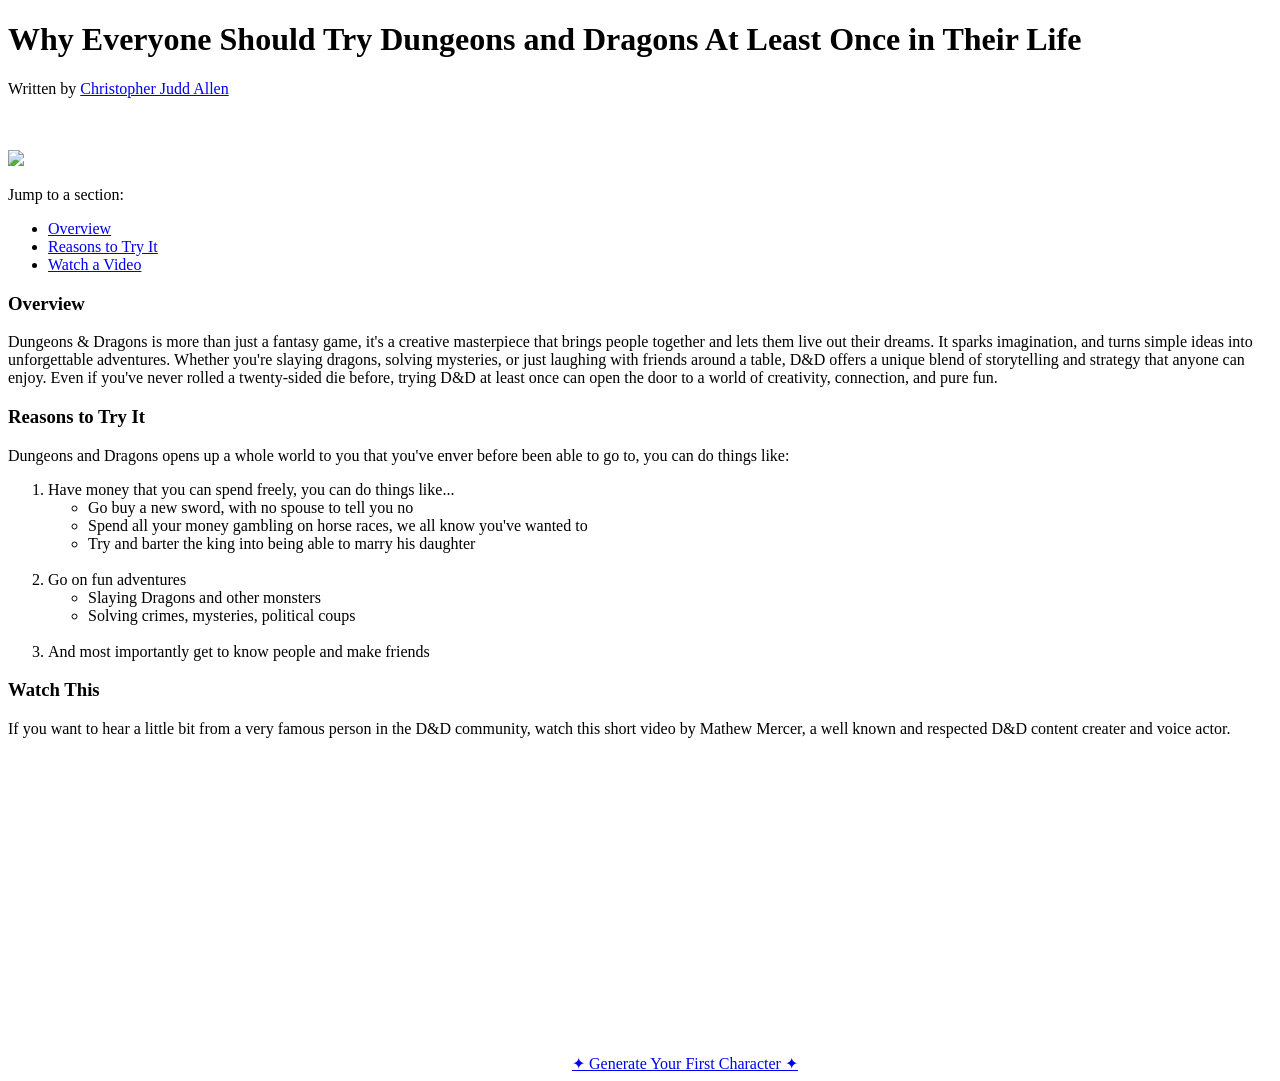
==== Index.html @ 31977609 "Add files via upload" ====
<!DOCTYPE html>
<html lang="en">
<head>
    <meta charset="UTF-8">
    <meta name="viewport" content="width=device-width, initial-scale=1.0">
    <title>Index</title>
    <link rel="stylesheet" href="Styles/Indexstyles.css"/>
</head>
<body>
    <div class="page-wrapper">
    <H1 class="titulo">Why Everyone Should Try Dungeons and Dragons At Least Once in Their Life</H1>
    <p>Written by <a href="Html/resume.html">Christopher Judd Allen</a></p>
<Br><Br>
    <img src="Images/DNDCOVERPAGE.avif">
    <p>Jump to a section:</p>
<ul>
  <li><a href="#overview">Overview</a></li>
  <li><a href="#reasons">Reasons to Try It</a></li>
  <li><a href="#video">Watch a Video</a></li>
</ul>
    <!-- List of Reasons Why -->
     <div class="overview-block">
  <h3 id="overview">Overview</h3>
    </div>
     <p>Dungeons & Dragons is more than just a fantasy game, it's a creative masterpiece that brings people together 
        and lets them live out their dreams. 
    It sparks imagination, and turns simple ideas into unforgettable adventures. Whether you're slaying dragons, 
    solving mysteries, or just laughing with friends around a table, D&D offers a unique blend of storytelling 
    and strategy that anyone can enjoy. Even if you've never rolled a twenty-sided die before, trying D&D at least once 
    can open the door to a world of creativity, connection, and pure fun.<p>

<h3 id="reasons">Reasons to Try It</h3>
    <p>Dungeons and Dragons opens up a whole world to you that you've enver before been able to go to, you can do things like:</p>
<ol>
    <li>Have money that you can spend freely, you can do things like...
        <ul>
            <li>Go buy a new sword, with no spouse to tell you no</li>
            <li>Spend all your money gambling on horse races, we all know you've wanted to</li>
            <li>Try and barter the king into being able to marry his daughter</li>
        </ul>
    </li>
<Br>
    <li>Go on fun adventures
        <ul>
            <li>Slaying Dragons and other monsters</li>
            <li>Solving crimes, mysteries, political coups</li>
        </ul>
    </li>
<Br>
    <li>And most importantly get to know people and make friends</li>
</ol>
<div class="video-block">
<h3 id="video">Watch This</h3>
</div>
</p>If you want to hear a little bit from a very famous person in the D&D community, watch this short video by Mathew Mercer,
 a well known and respected D&D content creater and voice actor.</p>
    <iframe width="560" height="315" 
        src="https://youtu.be/62reOLiy2Lw?si=tG7GXtUn4AiL2jMy" 
        title="YouTube video player" 
        frameborder="0" 
        allow="accelerometer; autoplay; clipboard-write; encrypted-media; gyroscope; picture-in-picture" 
        allowfullscreen>
</iframe>
<a href="Html/AI Character Gen.html">✦ Generate Your First Character ✦</a>
</div>
</body>

</html>
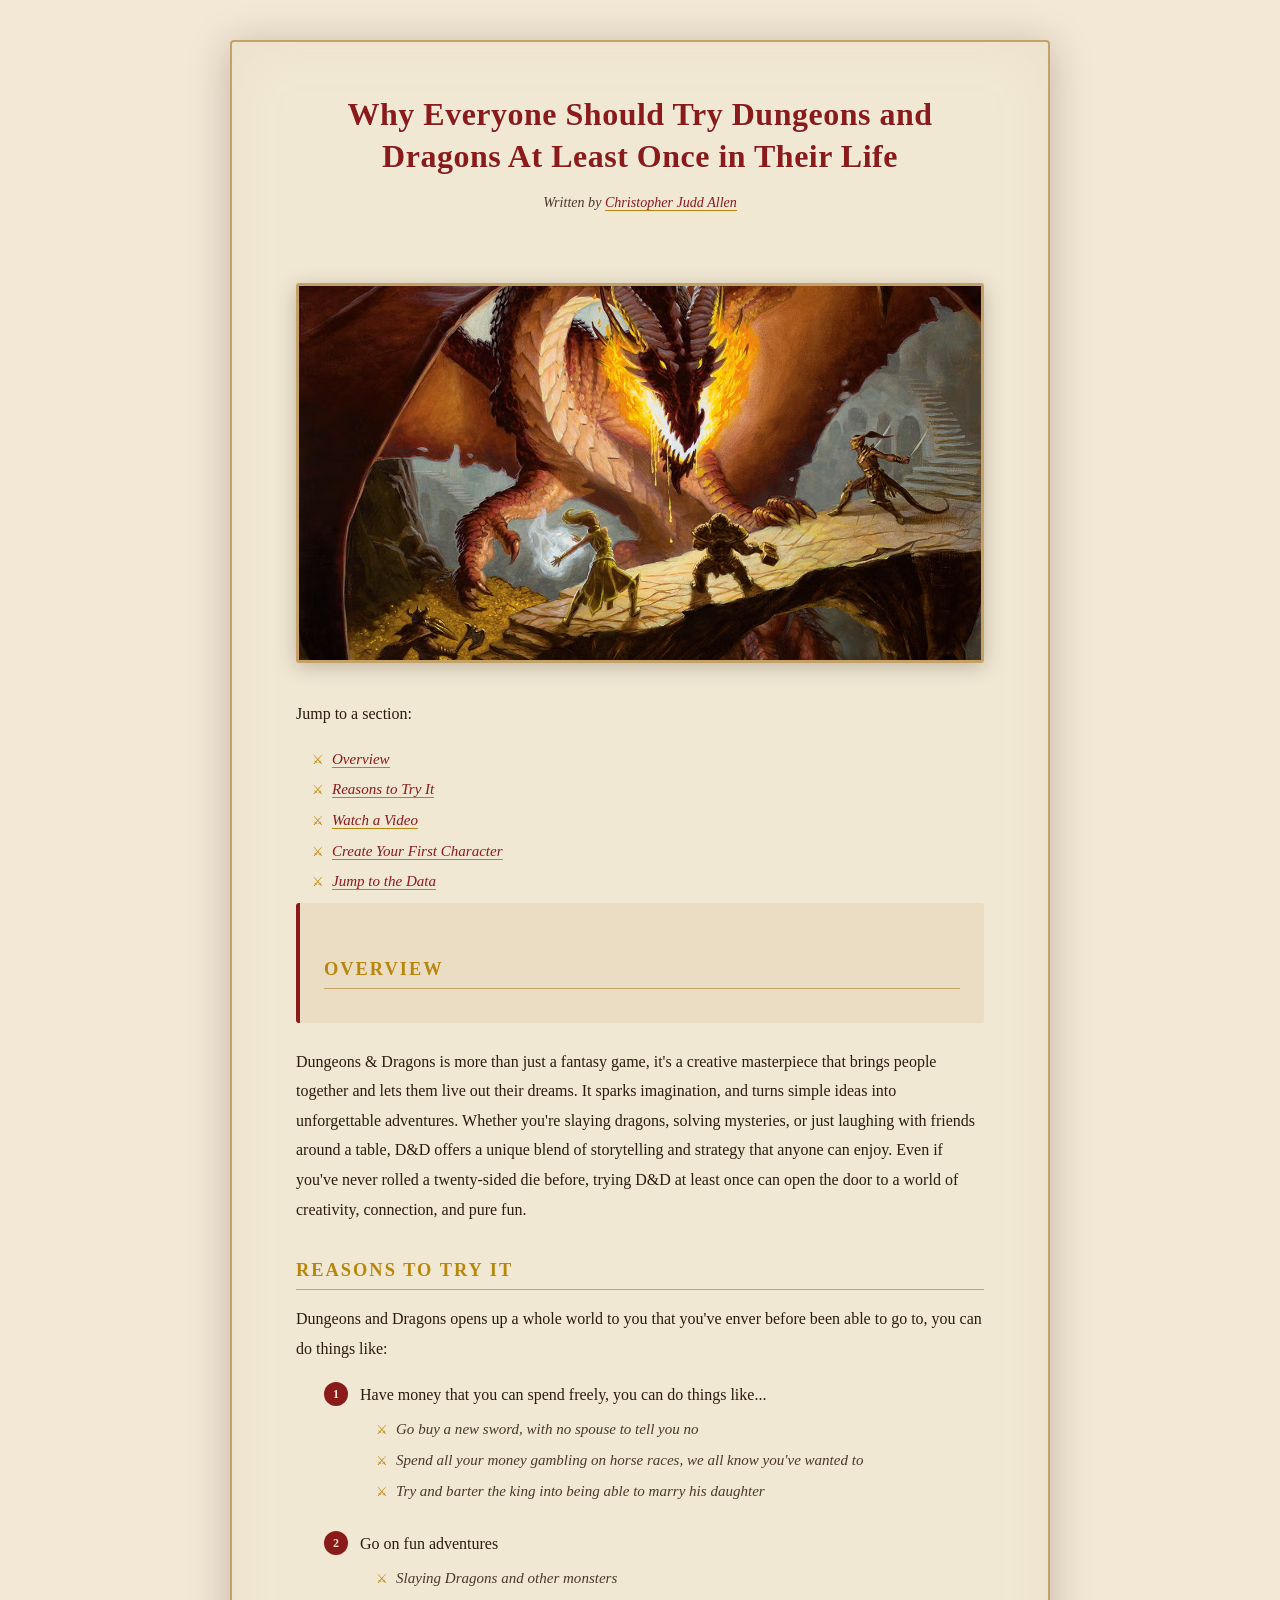
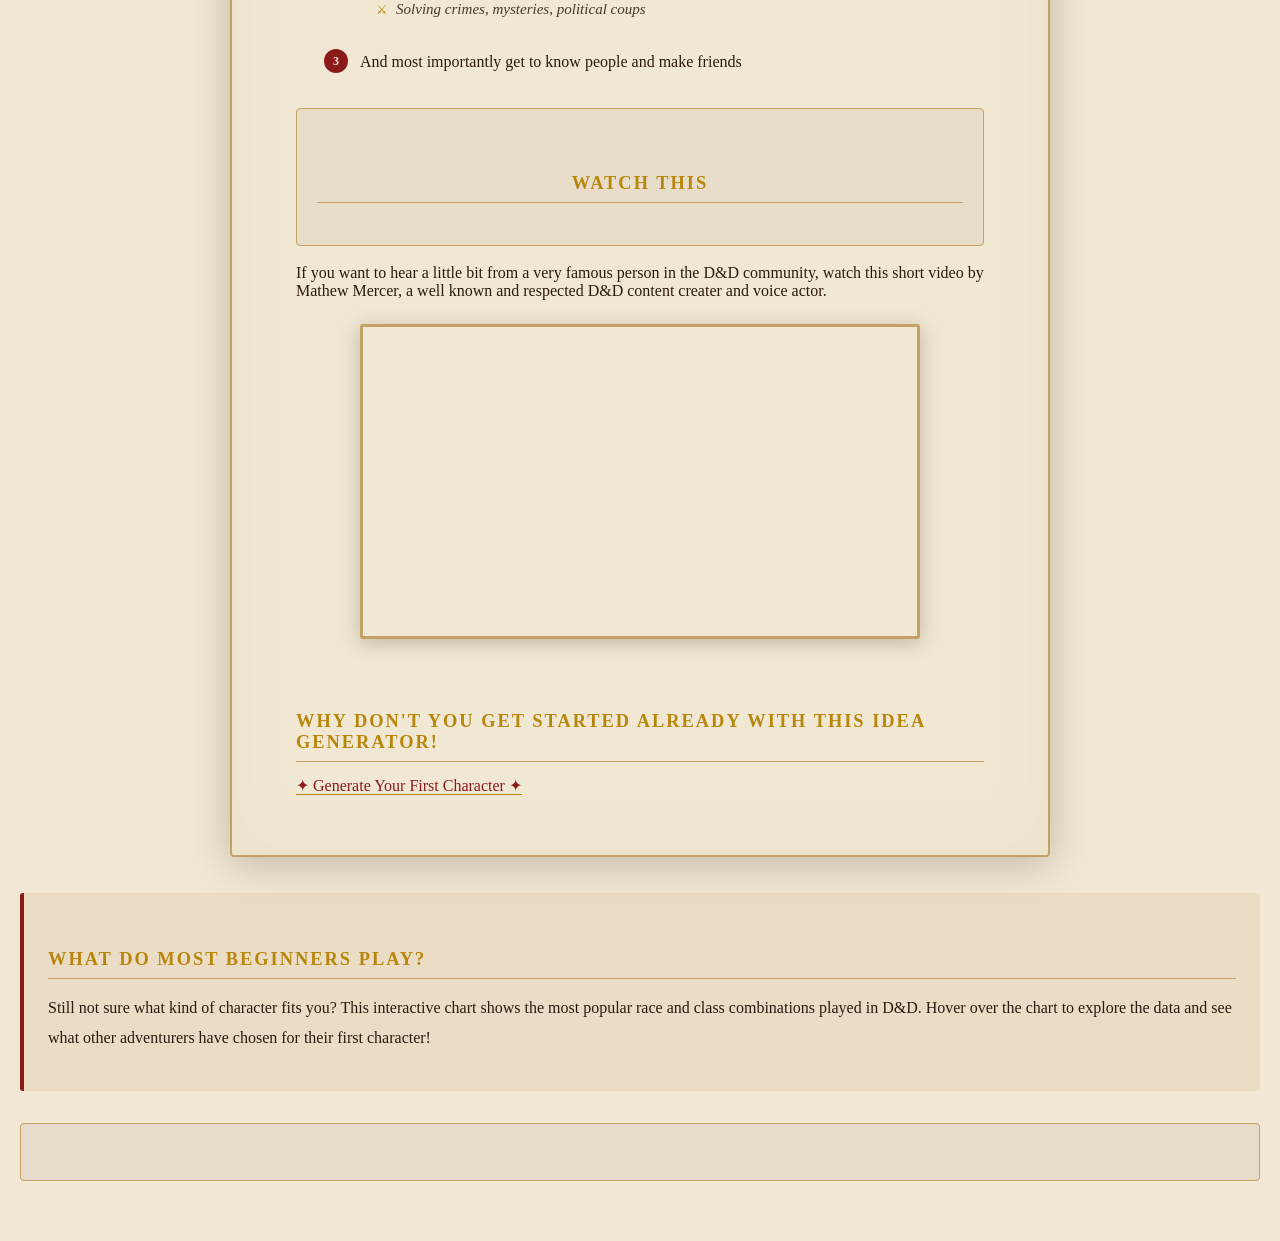
==== commit 42ef1d43: "Add files via upload" ====
--- a/Index.html
+++ b/Index.html
@@ -17,6 +17,8 @@
   <li><a href="#overview">Overview</a></li>
   <li><a href="#reasons">Reasons to Try It</a></li>
   <li><a href="#video">Watch a Video</a></li>
+  <li><a href="#getstarted">Create Your First Character</a></li>
+  <li><a href="#data">Jump to the Data</a></li>
 </ul>
     <!-- List of Reasons Why -->
      <div class="overview-block">
@@ -54,15 +56,32 @@
 </div>
 </p>If you want to hear a little bit from a very famous person in the D&D community, watch this short video by Mathew Mercer,
  a well known and respected D&D content creater and voice actor.</p>
-    <iframe width="560" height="315" 
-        src="https://youtu.be/62reOLiy2Lw?si=tG7GXtUn4AiL2jMy" 
-        title="YouTube video player" 
-        frameborder="0" 
-        allow="accelerometer; autoplay; clipboard-write; encrypted-media; gyroscope; picture-in-picture" 
-        allowfullscreen>
+    <iframe width="560" height="315"
+  src="https://www.youtube.com/embed/62reOLiy2Lw"
+  title="YouTube video player"
+  frameborder="0"
+  allow="accelerometer; autoplay; clipboard-write; encrypted-media; gyroscope; picture-in-picture"
+  allowfullscreen>
 </iframe>
-<a href="Html/AI Character Gen.html">✦ Generate Your First Character ✦</a>
+<Br><Br>
+    <h3 id="getstarted">Why don't you get started already with this idea generator!</h3>
+    <a href="Html/AI Character Gen.html">✦ Generate Your First Character ✦</a>
 </div>
+<br> <br>
+<!-- ── Tableau Section ── -->
+<div class="overview-block">
+  <h3 id="data">What Do Most Beginners Play?</h3>
+  <p>Still not sure what kind of character fits you? This interactive chart shows
+  the most popular race and class combinations played in D&D. Hover over the chart
+  to explore the data and see what other adventurers have chosen for their first
+  character!</p>
+</div>
+
+<div class="video-block">
+  <!-- PASTE YOUR TABLEAU EMBED CODE RIGHT HERE -->
+<div class='tableauPlaceholder' id='viz1776305969708' style='position: relative'><noscript><a href='#'><img alt='Dungeons and Dragons Analysis ' src='https:&#47;&#47;public.tableau.com&#47;static&#47;images&#47;Du&#47;DungeonsDragons&#47;DungeonsandDragonsAnalysis&#47;1_rss.png' style='border: none' /></a></noscript><object class='tableauViz'  style='display:none;'><param name='host_url' value='https%3A%2F%2Fpublic.tableau.com%2F' /> <param name='embed_code_version' value='3' /> <param name='site_root' value='' /><param name='name' value='DungeonsDragons&#47;DungeonsandDragonsAnalysis' /><param name='tabs' value='no' /><param name='toolbar' value='yes' /><param name='static_image' value='https:&#47;&#47;public.tableau.com&#47;static&#47;images&#47;Du&#47;DungeonsDragons&#47;DungeonsandDragonsAnalysis&#47;1.png' /> <param name='animate_transition' value='yes' /><param name='display_static_image' value='yes' /><param name='display_spinner' value='yes' /><param name='display_overlay' value='yes' /><param name='display_count' value='yes' /><param name='language' value='en-US' /></object></div>                <script type='text/javascript'>                    var divElement = document.getElementById('viz1776305969708');                    var vizElement = divElement.getElementsByTagName('object')[0];                    if ( divElement.offsetWidth > 800 ) { vizElement.style.width='100%';vizElement.style.maxWidth='1550px';vizElement.style.height=(divElement.offsetWidth*0.75)+'px';vizElement.style.maxHeight='887px';} else if ( divElement.offsetWidth > 500 ) { vizElement.style.width='100%';vizElement.style.maxWidth='1550px';vizElement.style.height=(divElement.offsetWidth*0.75)+'px';vizElement.style.maxHeight='887px';} else { vizElement.style.width='100%';vizElement.style.height='1327px';}                     var scriptElement = document.createElement('script');                    scriptElement.src = 'https://public.tableau.com/javascripts/api/viz_v1.js';                    vizElement.parentNode.insertBefore(scriptElement, vizElement);                </script>
+</div>
+
 </body>
 
 </html>
--- a/Styles/Indexstyles.css
+++ b/Styles/Indexstyles.css
@@ -0,0 +1,229 @@
+/* ── Fonts ── */
+@import url('https://fonts.googleapis.com/css2?family=MedievalSharp&family=Cinzel:wght@400;600;700&family=Lora:ital,wght@0,400;0,500;1,400&display=swap');
+
+/* ── Reset ── */
+*, *::before, *::after {
+  box-sizing: border-box;
+  margin: 0;
+  padding: 0;
+}
+
+/* ── Root Variables ── */
+:root {
+  --ink:        #2c1a0e;
+  --ink-light:  #4a3728;
+  --gold:       #b8860b;
+  --gold-light: #d4a017;
+  --red:        #8b1a1a;
+  --parchment:  #f2e8d5;
+  --parchment2: #e8d5b0;
+  --border:     #c4a265;
+  --shadow:     rgba(44, 26, 14, 0.25);
+}
+
+/* ── Body ── */
+body {
+  font-family: 'Lora', Georgia, serif;
+  background-color: var(--parchment);
+  background-image: url('parchment-background.svg');
+  background-size: cover;
+  background-attachment: fixed;
+  color: var(--ink);
+  min-height: 100vh;
+  padding: 40px 20px 60px;
+}
+
+/* ── Page wrapper ── */
+.page-wrapper {
+  max-width: 820px;
+  margin: 0 auto;
+  background: rgba(242, 232, 213, 0.82);
+  border: 2px solid var(--border);
+  border-radius: 4px;
+  box-shadow: 0 6px 40px var(--shadow), inset 0 0 60px rgba(180,140,80,0.08);
+  padding: 52px 64px 60px;
+}
+
+/* ── Main Title ── */
+.titulo {
+  font-family: 'Cinzel', serif;
+  font-size: 2rem;
+  font-weight: 700;
+  color: var(--red);
+  text-align: center;
+  line-height: 1.3;
+  margin-bottom: 12px;
+  text-shadow: 1px 1px 0 rgba(255,255,255,0.4);
+  letter-spacing: 0.5px;
+}
+
+/* ── Byline ── */
+body > p:first-of-type,
+.page-wrapper > p:first-of-type {
+  text-align: center;
+  font-size: 0.88rem;
+  color: var(--ink-light);
+  margin-bottom: 32px;
+  font-style: italic;
+}
+
+/* ── Byline link (author name) ── */
+a {
+  color: var(--red);
+  text-decoration: none;
+  border-bottom: 1px solid var(--gold);
+  transition: color 0.2s, border-color 0.2s;
+}
+a:hover {
+  color: var(--gold);
+  border-bottom-color: var(--red);
+}
+
+/* ── Cover Image ── */
+img {
+  display: block;
+  width: 100%;
+  max-height: 380px;
+  object-fit: cover;
+  border: 3px solid var(--border);
+  border-radius: 3px;
+  margin: 0 auto 36px;
+  box-shadow: 0 4px 20px var(--shadow);
+}
+
+/* ── Section Heading (h3) ── */
+h3 {
+  font-family: 'Cinzel', serif;
+  font-size: 1.15rem;
+  font-weight: 600;
+  color: var(--gold);
+  text-transform: uppercase;
+  letter-spacing: 2px;
+  margin: 36px 0 14px;
+  padding-bottom: 8px;
+  border-bottom: 1px solid var(--border);
+}
+
+/* ── Paragraphs ── */
+p {
+  font-size: 1rem;
+  line-height: 1.85;
+  color: var(--ink);
+  margin-bottom: 18px;
+}
+
+/* ── Ordered List ── */
+ol {
+  margin: 16px 0 24px 28px;
+  counter-reset: dnd-counter;
+  list-style: none;
+}
+ol > li {
+  counter-increment: dnd-counter;
+  position: relative;
+  padding-left: 36px;
+  margin-bottom: 8px;
+  font-size: 1rem;
+  line-height: 1.75;
+  color: var(--ink);
+}
+ol > li::before {
+  content: counter(dnd-counter);
+  position: absolute;
+  left: 0;
+  top: 1px;
+  width: 24px;
+  height: 24px;
+  background: var(--red);
+  color: var(--parchment);
+  font-family: 'Cinzel', serif;
+  font-size: 0.75rem;
+  font-weight: 700;
+  border-radius: 50%;
+  display: flex;
+  align-items: center;
+  justify-content: center;
+  line-height: 1;
+}
+
+/* ── Unordered (nested) List ── */
+ul {
+  list-style: none;
+  margin: 8px 0 8px 16px;
+  padding: 0;
+}
+ul li {
+  position: relative;
+  padding-left: 20px;
+  margin-bottom: 5px;
+  font-size: 0.94rem;
+  line-height: 1.7;
+  color: var(--ink-light);
+  font-style: italic;
+}
+ul li::before {
+  content: '⚔';
+  position: absolute;
+  left: 0;
+  color: var(--gold);
+  font-style: normal;
+  font-size: 0.8rem;
+  top: 3px;
+}
+
+/* ── Video iframe ── */
+iframe {
+  display: block;
+  width: 100%;
+  max-width: 560px;
+  height: 315px;
+  margin: 24px auto 0;
+  border: 3px solid var(--border);
+  border-radius: 3px;
+  box-shadow: 0 4px 20px var(--shadow);
+}
+
+/* ── Decorative divider (add <hr> anywhere you want one) ── */
+hr {
+  border: none;
+  text-align: center;
+  margin: 32px 0;
+  color: var(--gold);
+  font-size: 1.2rem;
+  letter-spacing: 12px;
+}
+hr::before {
+  content: '✦ ✦ ✦';
+}
+
+/* ── Mobile ── */
+@media (max-width: 600px) {
+  .page-wrapper {
+    padding: 32px 24px 40px;
+  }
+  .titulo {
+    font-size: 1.5rem;
+  }
+  iframe {
+    height: 220px;
+  }
+}
+
+/* ── Div 2: Overview block ── */
+.overview-block {
+  background: rgba(180, 140, 80, 0.12);
+  border-left: 4px solid var(--red);
+  border-radius: 3px;
+  padding: 20px 24px;
+  margin-bottom: 24px;
+}
+
+/* ── Div 3: Video block ── */
+.video-block {
+  text-align: center;
+  background: rgba(44, 26, 14, 0.05);
+  border: 1px solid var(--border);
+  border-radius: 4px;
+  padding: 28px 20px;
+  margin-top: 32px;
+}
